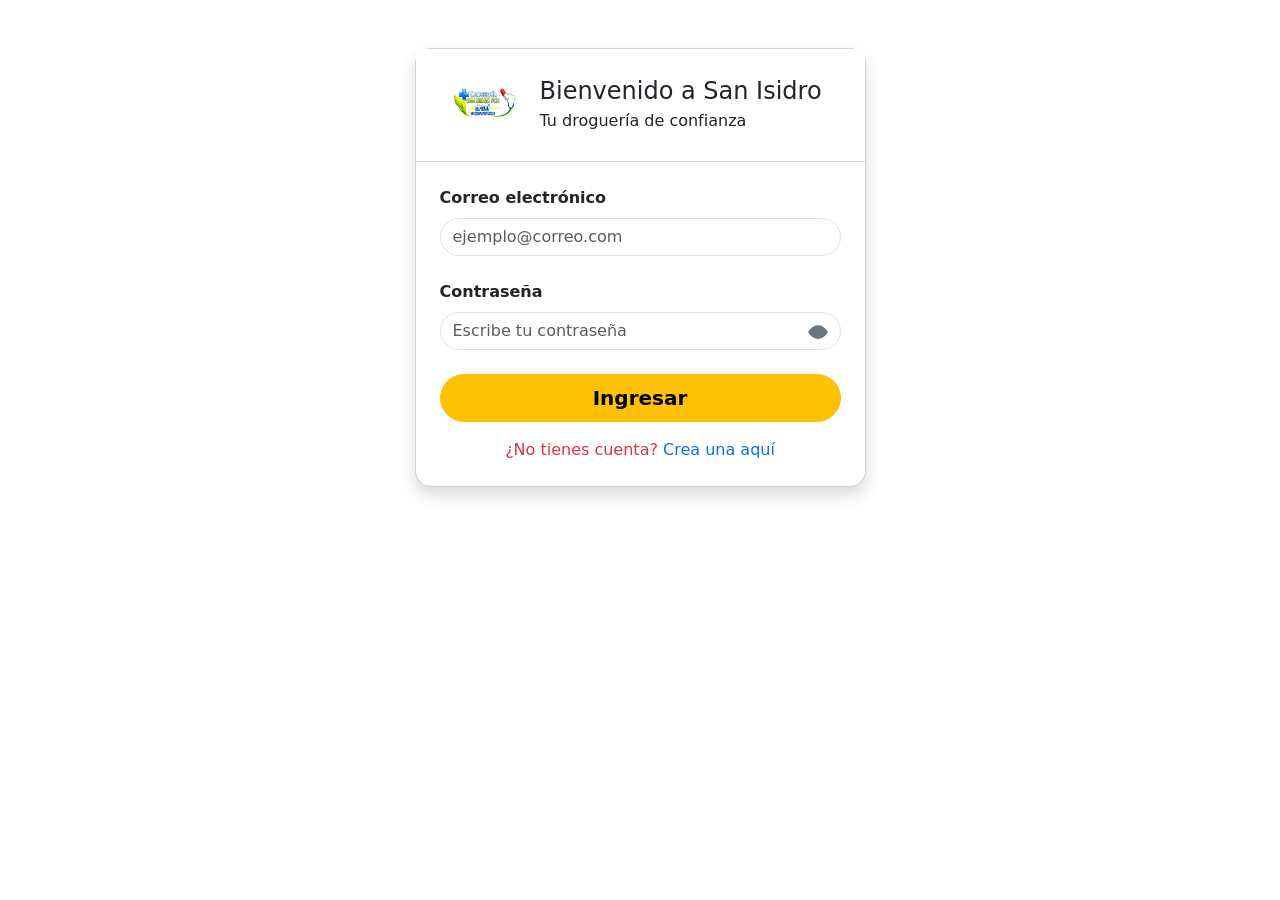
==== Login/login.html @ 1dfd0e48 "Aplicación Web Drogeria San Isidro" ====
<!doctype html>
<html lang="es" data-bs-theme="light">
    <head>
        <title>Login</title>
        <meta charset="utf-8" />
        <meta name="viewport" content="width=device-width, initial-scale=1" />

        <link
            href="https://cdn.jsdelivr.net/npm/bootstrap@5.3.8/dist/css/bootstrap.min.css"
            rel="stylesheet"
            integrity="sha384-sRIl4kxILFvY47J16cr9ZwB07vP4J8+LH7qKQnuqkuIAvNWLzeN8tE5YBujZqJLB"
            crossorigin="anonymous"
        />
        <link rel="stylesheet" href="style.css"/>
    </head>

    <body>
        <header>
        </header>

        <main class="content-main">
            <div class="container">
                <div class="row justify-content-center">
                    <div class="col-md-6 col-lg-5">
                        <div class="card shadow mt-5">
                            <nav class="card-header bc-header navbar-light bg-white p-3 rounded-top">
                                <div class="container-fluid d-flex align-items-center gap-3">
                                    <img src="../EntornoWeb/img/Logo.png" alt="Logo" width="80" height="80" />
                                    <div>
                                        <h1 class="h4 mb-1 text-dark">Bienvenido a San Isidro</h1>
                                        <p class="mb-0 text-dark">Tu droguería de confianza</p>
                                    </div>
                                </div>
                            </nav>
                            <div class="card-body px-4 py-4 text-dark">
                                <form action="#" method="post">
                                    <div class="mb-4">
                                        <label for="email" class="form-label fw-semibold">Correo electrónico</label>
                                        <input type="email" class="form-control rounded-pill" id="email" name="email" placeholder="ejemplo@correo.com" required />
                                    </div>
                                    <div class="mb-3">
                                        <label for="password" class="form-label fw-semibold">Contraseña</label>
                                        <div class="input-group rounded-pill overflow-hidden border">
                                            <input type="password" class="form-control border-0" id="password" name="password" placeholder="Escribe tu contraseña" required />
                                            <button class="btn btn-outline-secondary border-0" type="button" id="togglePassword" aria-label="Mostrar contraseña">
                                                <svg xmlns="http://www.w3.org/2000/svg" width="20" height="20" fill="currentColor" class="bi bi-eye" viewBox="0 0 16 16">
                                                    <path d="M16 8s-3-5.5-8-5.5S0 8 0 8s3 5.5 8 5.5S16 8 16 8z"/>
                                                    <path d="M8 5.5A2.5 2.5 0 1 1 5.5 8 2.5 2.5 0 0 1 8 5.5z"/>
                                                </svg>
                                            </button>
                                        </div>
                                    </div>
                                    <div class="d-grid mt-4">
                                        <button type="submit" class="btn btn-warning btn-lg rounded-pill fw-bold">Ingresar</button>
                                    </div>
                                </form>
                                <p class="text-center text-danger mt-3 mb-0">¿No tienes cuenta? <a href="#" class="text-decoration-none">Crea una aquí</a></p>
                            </div>
                        </div>
                    </div>
                </div>
            </div>
        </main>
        
        <footer>
        </footer>
        <!-- Bootstrap JavaScript Bundle (includes Popper) -->
        <script
            src="https://cdn.jsdelivr.net/npm/bootstrap@5.3.8/dist/js/bootstrap.bundle.min.js"
            integrity="sha384-FKyoEForCGlyvwx9Hj09JcYn3nv7wiPVlz7YYwJrWVcXK/BmnVDxM+D2scQbITxI"
            crossorigin="anonymous"
        ></script>
        <script>
            const togglePassword = document.getElementById('togglePassword');
            const passwordInput = document.getElementById('password');
            togglePassword?.addEventListener('click', () => {
                const type = passwordInput.type === 'password' ? 'text' : 'password';
                passwordInput.type = type;
                togglePassword.innerHTML = type === 'password'
                    ? '<svg xmlns="http://www.w3.org/2000/svg" width="20" height="20" fill="currentColor" class="bi bi-eye" viewBox="0 0 16 16"><path d="M16 8s-3-5.5-8-5.5S0 8 0 8s3 5.5 8 5.5S16 8 16 8z"/><path d="M8 5.5A2.5 2.5 0 1 1 5.5 8 2.5 2.5 0 0 1 8 5.5z"/></svg>'
                    : '<svg xmlns="http://www.w3.org/2000/svg" width="20" height="20" fill="currentColor" class="bi bi-eye-slash" viewBox="0 0 16 16"><path d="M13.359 11.238C14.04 10.505 14.7 9.606 15.173 8.751a.5.5 0 0 0 0-.5C14.772 7.284 13.727 5.56 11.83 4.179A9.678 9.678 0 0 0 8 3.5c-1.544 0-2.99.323-4.23.86L5.027 5.62A2.5 2.5 0 0 1 8 5.5c1.105 0 2.042.72 2.378 1.713l2.981 2.024z"/><path d="M13.646 14.354a.5.5 0 0 0 .708-.708l-12-12a.5.5 0 1 0-.708.708l12 12zM4.504 7.856a3.5 3.5 0 0 1 4.64 4.64l-.441-.299a2.5 2.5 0 0 0-3.294-3.294l-.905-.905z"/></svg>';
            });
        </script>
    </body>
</html>
---- Login/style.css ----
.card {
     border-radius: 1rem; /* Esquinas más redondeadas */    
}
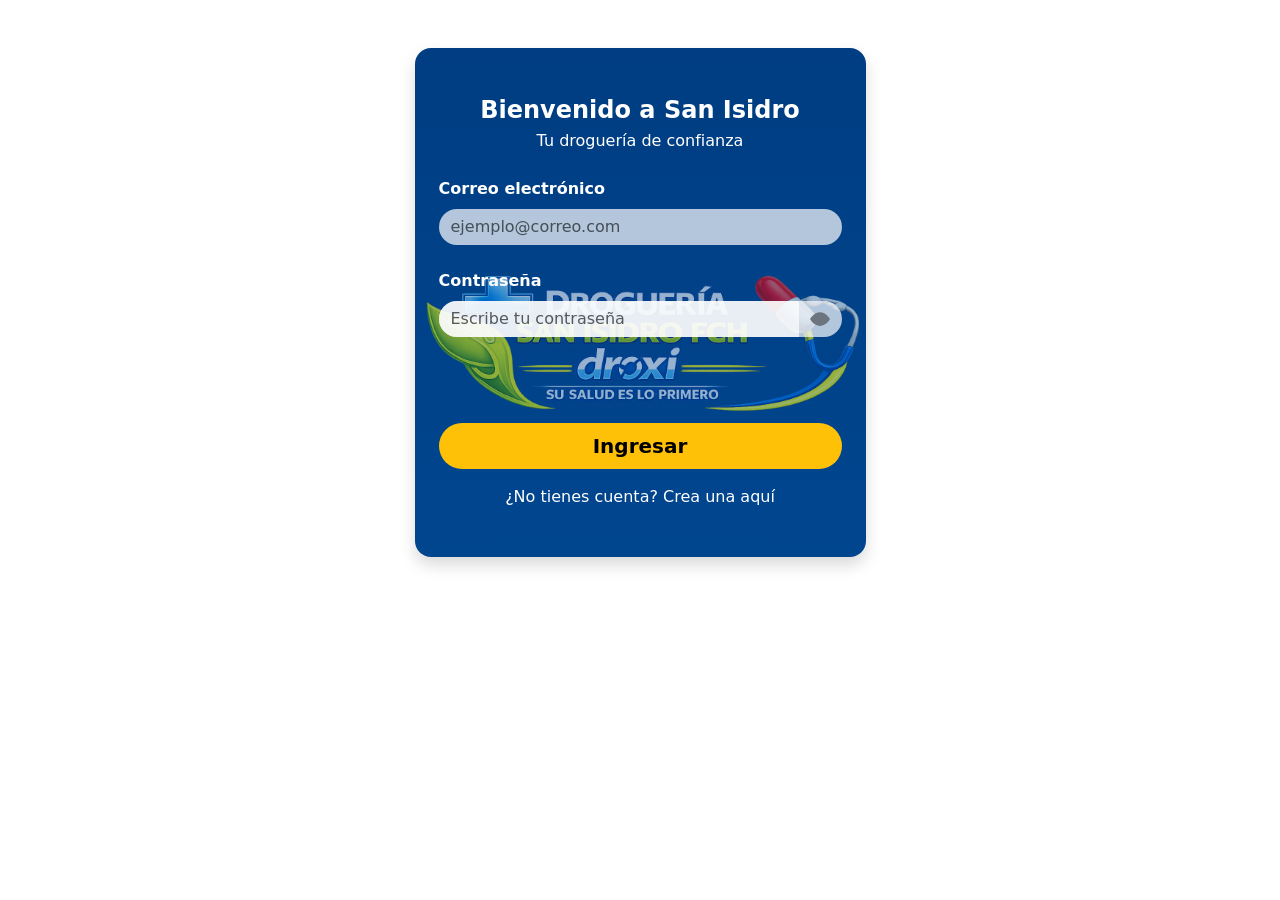
==== commit 1d0038a8: "Ajustes Login" ====
--- a/Login/login.html
+++ b/Login/login.html
@@ -22,25 +22,20 @@
             <div class="container">
                 <div class="row justify-content-center">
                     <div class="col-md-6 col-lg-5">
-                        <div class="card shadow mt-5">
-                            <nav class="card-header bc-header navbar-light bg-white p-3 rounded-top">
-                                <div class="container-fluid d-flex align-items-center gap-3">
-                                    <img src="../EntornoWeb/img/Logo.png" alt="Logo" width="80" height="80" />
-                                    <div>
-                                        <h1 class="h4 mb-1 text-dark">Bienvenido a San Isidro</h1>
-                                        <p class="mb-0 text-dark">Tu droguería de confianza</p>
-                                    </div>
+                        <div class="card shadow mt-5 custom-card">
+                            <div class="card-body px-4 py-5">
+                                <div class="text-center mb-4">
+                                    <h1 class="h4 mb-1 text-white fw-bold">Bienvenido a San Isidro</h1>
+                                    <p class="mb-0 text-white">Tu droguería de confianza</p>
                                 </div>
-                            </nav>
-                            <div class="card-body px-4 py-4 text-dark">
                                 <form action="#" method="post">
                                     <div class="mb-4">
-                                        <label for="email" class="form-label fw-semibold">Correo electrónico</label>
+                                        <label for="email" class="form-label fw-semibold text-white">Correo electrónico</label>
                                         <input type="email" class="form-control rounded-pill" id="email" name="email" placeholder="ejemplo@correo.com" required />
                                     </div>
                                     <div class="mb-3">
-                                        <label for="password" class="form-label fw-semibold">Contraseña</label>
-                                        <div class="input-group rounded-pill overflow-hidden border">
+                                        <label for="password" class="form-label fw-semibold text-white">Contraseña</label>
+                                        <div class="input-group rounded-pill overflow-hidden border-0">
                                             <input type="password" class="form-control border-0" id="password" name="password" placeholder="Escribe tu contraseña" required />
                                             <button class="btn btn-outline-secondary border-0" type="button" id="togglePassword" aria-label="Mostrar contraseña">
                                                 <svg xmlns="http://www.w3.org/2000/svg" width="20" height="20" fill="currentColor" class="bi bi-eye" viewBox="0 0 16 16">
@@ -50,11 +45,11 @@
                                             </button>
                                         </div>
                                     </div>
-                                    <div class="d-grid mt-4">
+                                    <div class="d-grid mt-5 spacing-custom">
                                         <button type="submit" class="btn btn-warning btn-lg rounded-pill fw-bold">Ingresar</button>
                                     </div>
                                 </form>
-                                <p class="text-center text-danger mt-3 mb-0">¿No tienes cuenta? <a href="#" class="text-decoration-none">Crea una aquí</a></p>
+                                <p class="text-center text-white mt-3 mb-0">¿No tienes cuenta? <a href="#" class="text-white text-decoration-none">Crea una aquí</a></p>
                             </div>
                         </div>
                     </div>
--- a/Login/style.css
+++ b/Login/style.css
@@ -1,3 +1,55 @@
 .card {
      border-radius: 1rem; /* Esquinas más redondeadas */    
+}
+
+.custom-card {
+    background: linear-gradient(180deg, #003d82 0%, #00468f 100%);
+    position: relative;
+    overflow: hidden;
+    border: none;
+}
+
+.custom-card::before {
+    content: '';
+    position: absolute;
+    top: 60%;
+    left: 50%;
+    transform: translate(-50%, -50%);
+    width: 100%;
+    height: 100%;
+    background-image: url('../EntornoWeb/img/Logo.png');
+    background-repeat: no-repeat;
+    background-position: center center;
+    background-size: 125%;
+    opacity: 0.6;
+    pointer-events: none;
+    z-index: 0;
+}
+
+.custom-card .card-body {
+    position: relative;
+    z-index: 1;
+}
+
+.custom-card .form-control {
+    background-color: rgba(255, 255, 255, 0.7);
+    border: none;
+}
+
+.custom-card .input-group {
+    background-color: rgba(255, 255, 255, 0.7);
+}
+
+.custom-card .btn-outline-secondary {
+    color: #6c757d;
+}
+
+.custom-card .btn-warning {
+    background-color: #ffc107;
+    color: #000;
+    border: none;
+}
+
+.spacing-custom {
+    padding-top: 2.4rem;
 }
